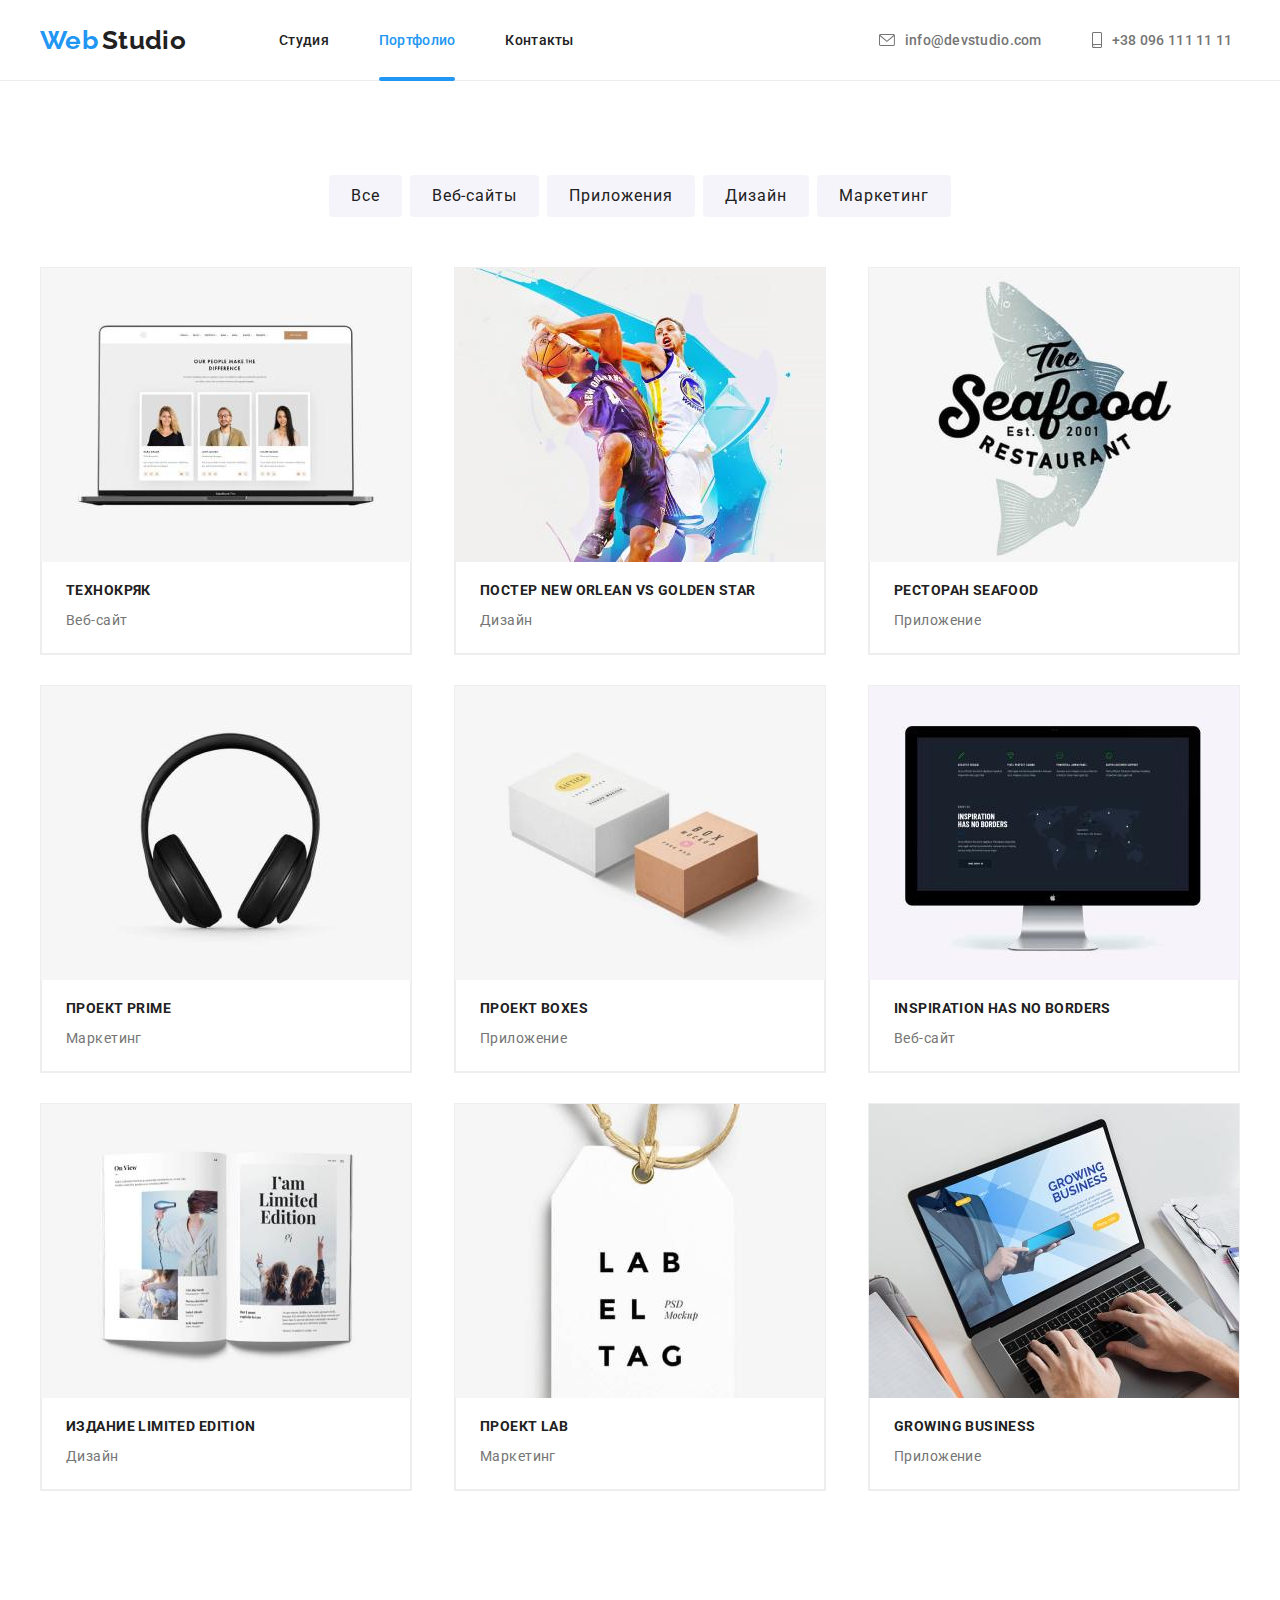
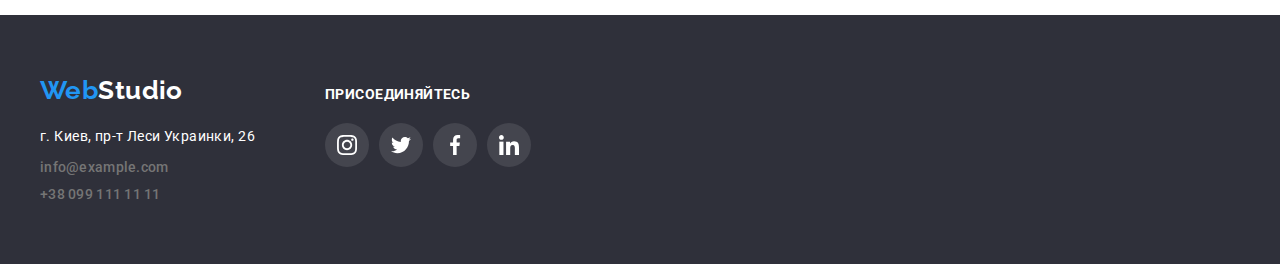
==== portfolio.html @ cede5b08 "Старт ДЗ 6" ====
<!DOCTYPE html>
<html lang="ru">
<head>
    <meta charset="UTF-8">
    <meta http-equiv="X-UA-Compatible" content="IE=edge">
    <meta name="viewport" content="width=device-width, initial-scale=1.0">
    <title>Document</title>
    <link href="https://fonts.googleapis.com/css2?family=Raleway:wght@700&family=Roboto:wght@400;500;700&display=swap"
        rel="stylesheet">
    <link rel="stylesheet" href="https://github.com/sindresorhus/modern-normalize/blob/main/modern-normalize.css">
    <link rel="stylesheet" href="./css/styles.css">
</head>
<body>
    <header class="header">
        <div class="container cont-header">
            <div class="nav">
                <a class="link nav-link" href="https://ihorlihus.github.io/goit-markup-hw-05/" target="_blank"
                    rel="noopener noreferrer">
                    <span class="logo-blue">Web</span>
                    <span class="logo-black">Studio</span>
                </a>
                <ul class="list contacts-hb">
                    <li class="nav-item">
                        <a class="link header-link" href="./index.html">
                            Студия</a>
                    </li>
                    <li class="nav-item">
                        <a class="link activ page" href="./portfolio.html">
                            Портфолио</a>
                    </li>
                    <li class="nav-item">
                        <a class="link header-link" href="https://ihorlihus.github.io/goit-markup-hw-05/">
                            Контакты</a>
                    </li>
            </div>
            </ul>
            <ul class="list contacts-hb">
                <li class="contacts-header-item">
                    <a class="link contacts-header" href="mailto:info@devstudio.com">
                        <svg class="envelope">
                            <use href="./images/symbol-defs.svg#icon-envelope">
                            </use>
                        </svg>
                        info@devstudio.com
                    </a>
                </li>
                <li class="contacts-header-item">
                    <a class="link contacts-header" href="tel:+380961111111">
                        <svg class="smartphone">
                            <use href="./images/symbol-defs.svg#icon-smartphone">
                            </use>
                        </svg>
                        +38 096 111 11 11
                    </a>
                </li>
            </ul>    
        </div>
    </header>
    <main>
        <section class="section">
            <div class="container">
                <h1 class="visually-hidden">Текст, который будет скрыт</h1>
                    <ul class="list pf-btn-list">
                        <li class="pf-btn-item">
                            <button class="pf-btn" type="button"> 
                                Все
                            </button>
                        </li>
                        <li class="pf-btn-item">
                            <button class="pf-btn" type="button">
                                Веб-сайты
                            </button>
                        </li>
                        <li class="pf-btn-item">
                            <button class="pf-btn" type="button">
                                Приложения
                            </button>
                        </li>
                        <li class="pf-btn-item">
                            <button class="pf-btn" type="button">
                                Дизайн
                            </button>
                        </li>
                        <li class="pf-btn-item">
                            <button class="pf-btn" type="button">
                                Маркетинг
                            </button>
                        </li>             
                    </ul>
            <ul class="list suggestions-list">
                <li class="suggestions-item">
                    <a class="link ptf-link shadow-item" 
                        href="https://ihorlihus.github.io/goit-markup-hw-05/portfolio.html">
                    <div class="subtext-hole">
                        <img src="./images/img-portfolio/1.jpg" 
                            alt="Сайт"
                            width="370"
                            height="294">
                            <div class="subtext-position">
                            <p class="subtext">Технокряк это современная площадка распространения коронавируса. Компании используют эту платформу для цифрового
                            шпионажа и атак на защищённые сервера конкурентов.
                        </p></div>
                    </div>                            
                        <div class="suggestions-text">
                            <h2 class="specials-title">Технокряк</h2>
                            <p class="specials-text">Веб-сайт</p>
                        </div>
                    </a>
                </li>
                <li class="suggestions-item">
                    <a class="link ptf-link shadow-item" 
                        href="https://ihorlihus.github.io/goit-markup-hw-05/portfolio.html">
                        <img src="./images/img-portfolio/2.jpg" 
                            alt="Баскетболисты"
                            width="370"
                            height="294">
                        <div class="suggestions-text">
                            <h2 class="specials-title">Постер New Orlean vs Golden Star</h2>
                            <p class="specials-text">Дизайн</p>
                        </div>
                    </a>
                </li>
                <li class="suggestions-item">
                    <a class="link ptf-link shadow-item" 
                        href="https://ihorlihus.github.io/goit-markup-hw-05/portfolio.html">
                        <img src="./images/img-portfolio/3.jpg" 
                            alt="Логотип ресторана"
                            width="370"
                            height="294">
                        <div class="suggestions-text">
                            <h2 class="specials-title">Ресторан Seafood</h2>
                            <p class="specials-text">Приложение</p>
                        </div>
                    </a>
                </li>
                <li class="suggestions-item shadow-item">
                    <a class="link ptf-link" 
                        href="https://ihorlihus.github.io/goit-markup-hw-05/portfolio.html">
                        <img src="./images/img-portfolio/4.jpg" 
                            alt="Наушники"
                            width="370"
                            height="294">
                        <div class="suggestions-text">
                            <h2 class="specials-title">Проект Prime</h2>
                            <p class="specials-text">Маркетинг</p>
                        </div>
                    </a>
                </li>
                <li class="suggestions-item">
                    <a class="link ptf-link shadow-item" 
                        href="https://ihorlihus.github.io/goit-markup-hw-05/portfolio.html">
                        <img src="./images/img-portfolio/5.jpg" 
                            alt="Коробки"
                            width="370"
                            height="294">
                        <div class="suggestions-text">
                            <h2 class="specials-title">Проект Boxes</h2>
                            <p class="specials-text">Приложение</p>
                        </div>
                    </a>
                </li>
                <li class="suggestions-item">
                    <a class="link ptf-link shadow-item" 
                        href="https://ihorlihus.github.io/goit-markup-hw-05/portfolio.html">
                        <img src="./images/img-portfolio/6.jpg" 
                            alt="Монитор"
                            width="370"
                            height="294">
                        <div class="suggestions-text">
                            <h2 class="specials-title">Inspiration has no Borders</h2>
                            <p class="specials-text">Веб-сайт</p>
                        </div>
                    </a>
                </li>
                <li class="suggestions-item">
                    <a class="link ptf-link shadow-item" 
                        href="https://ihorlihus.github.io/goit-markup-hw-05/portfolio.html">
                        <img src="./images/img-portfolio/7.jpg" 
                            alt="Журнал"
                            width="370"
                            height="294">
                        <div class="suggestions-text">
                            <h2 class="specials-title">Издание Limited Edition</h2>
                            <p class="specials-text">Дизайн</p>
                        </div>
                    </a>
                </li>
                <li class="suggestions-item">
                    <a class="link ptf-link shadow-item" 
                        href="https://ihorlihus.github.io/goit-markup-hw-05/portfolio.html">
                        <img src="./images/img-portfolio/8.jpg" 
                            alt="Бирка товара"
                            width="370"
                            height="294">
                        <div class="suggestions-text">
                            <h2 class="specials-title">Проект LAB</h2>
                            <p class="specials-text">Маркетинг</p>
                        </div>
                    </a>
                </li>
                    <li class="suggestions-item">
                        <a class="link ptf-link shadow-item" 
                            href="https://ihorlihus.github.io/goit-markup-hw-05/portfolio.html">
                            <img src="./images/img-portfolio/9.jpg" 
                                alt="Работа с компъютером"
                                width="370"
                                height="294">
                            <div class="suggestions-text">
                                <h2 class="specials-title">Growing Business</h2>
                                <p class="specials-text">Приложение</p>
                            </div>
                        </a>
                    </li>
                </ul>
            </div>
    </section>
    </main>
        <footer class="footer">
            <div class="container footer-contr">
                <div class="adress-contr">
                    <a class="link" href="https://ihorlihus.github.io/goit-markup-hw-05/" target="_blank"
                        rel="noopener noreferrer">
                        <span class="logo-blue">Web</span><span class="logo-white">Studio</span>
                    </a>
                    <address>
                        <ul class="list adress-f-list">
                            <li class="f-contacts">
                                <a class="link footer-address" href="https://goo.gl/maps/HHxkjhj5mUynRrnk6" target="_blank"
                                    rel="noopener noreferrer">
                                    г. Киев, пр-т Леси Украинки, 26
                                </a>
                            </li>
                            <li class="f-contacts">
                                <a class="link contacts no-italics" href="mailto:info@example.com">info@example.com</a>
                            </li>
                            <li class="f-contacts">
                                <a class="link contacts no-italics" href="tel:+380991111111">+38 099 111 11 11</a>
                            </li>
                        </ul>
                    </address>
                </div>
                <div class="follow">
                    <h3 class="follow-title">ПРИСОЕДИНЯЙТЕСЬ</h3>
                    <ul class="list follow-list">
                        <li class="follow-item">
                            <a class="link follow-link" href="">
                                <svg class="follow-icon">
                                    <use href="./images/symbol-defs.svg#icon-instagram-2">
                                    </use>
                                </svg>
                            </a>
                        </li>
                        <li class="follow-item">
                            <a class="link follow-link" href="">
                                <svg class="follow-icon">
                                    <use href="./images/symbol-defs.svg#icon-twitter-1">
                                    </use>
                                </svg>
                            </a>
                        </li>
                        <li class="follow-item">
                            <a class="link follow-link" href="">
                                <svg class="follow-icon">
                                    <use href="./images/symbol-defs.svg#icon-facebook-1">
                                    </use>
                                </svg>
                            </a>
                        </li>
                        <li class="follow-item">
                            <a class="link follow-link" href="">
                                <svg class="follow-icon">
                                    <use href="./images/symbol-defs.svg#icon-linkedin-1">
                                    </use>
                                </svg>
                            </a>
                        </li>
                </div>
            </div>
        </footer>
</body>
</html>
---- css/styles.css ----
:root {
  --title-color: #ffffff;
  --main-text-color: #212121;
  --second-text-color: #757575;
  --main-bg-color: #ffffff;
  --secondary-bg-color: #2f303a;
  --accent-bg-color: #f5f4fa;
  --button-color: #2196f3;
  --hover-color: #2196f3;
  --animation-timing-function: cubic-bezier(0.4, 0, 0.2, 1);
}

body {
  font-family: Roboto, sans-serif;
  font-weight: normal;
  font-size: 14px;
  letter-spacing: 0.03em;
  color: var(--main-text-color);
  background-color: var(--main-bg-color);
}

*,
p,
h1,
h2,
h3,
h4,
h6 {
  margin: 0;
  padding: 0;
}
.list {
  list-style: none;
}

.link {
  text-decoration: none;
}

img {
  display: block;
}

.container {
  width: 1200px;
  padding-left: 15px;
  padding-right: 15px;
  margin: 0 auto;
}

.section {
  padding-top: 94px;
  padding-bottom: 94px;
}

.section-no-top-pad {
  padding-top: 0;
}

/* -----------HEADER------------- */

.header {
  width: 100%;
  border-bottom: 1px solid #ececec;
}

.cont-header {
  display: flex;
  flex-direction: row;
  align-items: center;
  height: 80px;
}

.nav {
  display: flex;
  align-items: center;
  margin-right: 305px;
}

.nav-link {
  margin-right: 93px;
}

.nav-item:not(:first-child) {
  padding-left: 50px;
}

.contacts-hb {
  display: flex;
  margin: 0, 215px, 0, auto;
  padding: 0;
}

.contacts-header {
  display: flex;
  align-items: baseline;
}

.contacts-header-item:not(:first-child) {
  padding-left: 50px;
  outline: none;
}

.envelope {
  width: 16px;
  height: 12px;
  fill: currentColor;
  margin-right: 10px;
}

.smartphone {
  width: 10px;
  height: 16px;
  fill: currentColor;
  margin-right: 10px;
}

.contacts-header {
  align-items: center;
}

.header-link {
  font-weight: 500;
  line-height: 1.33;
  letter-spacing: 0.02em;
  font-family: inherit;
  color: var(--main-text-color);
  display: flex;

  position: relative;
}

.header-link::after {
  content: '';

  position: absolute;
  margin-top: 46px;

  display: block;
  width: 100%;
  height: 4px;
  background: #2196f3;
  border-radius: 2px;

  /* opacity: 0; */
  transform: scaleX(0);
  transition: transform 250ms var(--animation-timing-function);
}

.header-link:hover:after {
  /* opacity: 1; */
  transform: scaleX(1);
}

.header-link:hover,
.header-link:focus {
  color: var(--hover-color);
  outline: none;
}

.activ {
  font-weight: 500;
  line-height: 1.33;
  letter-spacing: 0.02em;
  font-family: inherit;
  color: var(--hover-color);
  display: flex;

  position: relative;
}

.page::after {
  content: '';

  position: absolute;
  margin-top: 46px;

  display: block;
  width: 100%;
  height: 4px;
  background: #2196f3;
  border-radius: 2px;

  color: var(--hover-color);
}

.contacts,
.contacts-header {
  font-weight: 500;
  line-height: 1.33;
  letter-spacing: 0.02em;

  color: var(--second-text-color);
}

.contacts-header:hover,
.contacts-header:focus {
  color: var(--button-color);
  outline: none;
}

.contacts:hover,
.contacts:focus {
  color: var(--accent-bg-color);
}
.visually-hidden {
  position: absolute;
  width: 1px;
  height: 1px;
  margin: -1px;
  padding: 0;
  overflow: hidden;
  border: 0;
  clip: rect(0 0 0 0);
}

/* -------------HERO-------------- */
.hero {
  text-align: center;
  padding-top: 200px;
  padding-bottom: 200px;

  max-width: 1600px;
  background: var(--secondary-bg-color);
  background-image: linear-gradient(to right, rgba(47, 48, 58, 0.4), rgba(47, 48, 58, 0.4)),
    url(../images/images/Img\ BG\ header.jpg);
  margin-left: auto;
  margin-right: auto;
  background-repeat: no-repeat;
  background-position: center;
  background-size: cover;
}

.hero-title {
  font-weight: 900;
  font-size: 44px;
  line-height: 1.36;
  letter-spacing: 0.06em;
  color: var(--title-color);
  margin: auto;
  width: 696px;
  text-transform: uppercase;
}

.hero-btn {
  font-family: inherit;
  font-size: 16px;
  line-height: 1.87;
  letter-spacing: 0.06em;
  color: var(--title-color);

  background-color: var(--button-color);

  width: 200px;
  height: 50px;
  left: 700px;
  top: 430px;

  border-radius: 4px;
  margin-top: 50px;
  border: none;
}
/* -----------BENEFITS------------ */

.benefits-list {
  display: flex;
  justify-content: space-between;
}

.benefits-item {
  width: 270px;
}

/* ------------SPECIALS------------ */

.specials-list {
  display: flex;
  justify-content: space-between;
}

.specials-title {
  font-weight: bold;
  font-size: 14px;
  line-height: 1.14;
  letter-spacing: 0.03em;
  text-transform: uppercase;
  margin-bottom: 10px;
}

.specials-text {
  font-style: normal;
  font-size: 14px;
  line-height: 1.71;

  letter-spacing: 0.03em;

  color: var(--second-text-color);
}

.specials-bg {
  background-color: #f5f4fa;
  height: 120px;
  width: 270px;
  border-radius: 4px;
  margin-bottom: 30px;
  display: flex;
  justify-content: center;
  align-items: center;
}

/* ---------WORKS------------ */

.works-title {
  font-weight: bold;
  font-size: 36px;
  line-height: 42px;
  text-align: center;
  letter-spacing: 0.03em;
  text-align: center;
  padding-bottom: 50px;

  color: var(--main-text-color);
}

.works {
  position: relative;
  display: flex;
}

.works-subtext {
  position: absolute;
  top: 0;
  left: 0;
  color: var(--title-color);
  background-color: rgba(47, 48, 58, 0.8);
  width: 100%;
  height: 70px;
  font-size: 14px;
  line-height: 16px;
  letter-spacing: 0.03em;
  text-transform: uppercase;

  display: flex;
  align-items: center;
  justify-content: center;

  transform: translateY(224px);
}

/* ----------OUR TEAM--------- */

.team-container-list {
  display: flexbox;
  justify-content: center;
  margin-top: 50px;
}

.team {
  background-color: var(--accent-bg-color);
}

.team-names-container {
  background-color: var(--main-bg-color);
  width: 270px;
  display: inline-block;
  justify-content: center;
  box-shadow: 0px 1px 3px rgba(0, 0, 0, 0.12), 0px 1px 1px rgba(0, 0, 0, 0.14),
    0px 2px 1px rgba(0, 0, 0, 0.2);
  border-radius: 0px 0px 4px 4px;
}

.team-names-container:not(:last-child) {
  margin-right: 30px;
}

.team-names {
  padding-top: 30px;
  padding-bottom: 30px;
  text-align: center;
}

.team-title {
  font-size: 36px;
  line-height: 1.16;
  text-align: center;
  padding-top: 94px;
}

.name-cont {
  justify-content: center;
}

.name {
  font-weight: 500;
  font-size: 16px;
  line-height: 1.18;
  margin-bottom: 10px;
}

.position {
  font-size: 16px;
  line-height: 1.18;
  color: var(--second-text-color);
  margin-bottom: 16px;
}

.team-names-list {
  display: flex;
  justify-content: center;
}

.team-names-item {
  width: 44px;
  height: 44px;
}

.team-names-item + .team-names-item {
  margin-left: 10px;
}

.team-names-link {
  width: 100%;
  height: 100%;
  border-radius: 50%;
  display: flex;
  align-items: center;
  justify-content: center;
  color: #afb1b8;
}

.team-names-icon {
  fill: currentColor;
  width: 20px;
  height: 20px;
}

.team-names-link:hover,
.team-names-link:focus {
  background-color: var(--hover-color);
  color: var(--title-color);
  outline: none;
}

/* -----REGULAR CUSTOMERS------ */

.customers-title {
  font-size: 36px;
  line-height: 42px;
  text-align: center;
  margin-bottom: 49.46px;
}

.customers-list {
  display: inline-flex;
}

.customers-item {
  width: 170px;
  height: 91px;
  border: 1px solid #afb1b8;
  box-sizing: border-box;
  border-radius: 4px;
  display: flex;
  align-items: center;
  justify-content: center;
  color: #afb1b8;
}
.customers-link + .customers-link {
  margin-left: 30px;
}

.customers-icon {
  width: 106px;
  height: 59.35px;
  fill: currentColor;
}
.customers-item:hover,
:focus {
  color: var(--hover-color);
  border-color: var(--hover-color);
}

/* ----------FOOTER------------ */

.footer {
  padding-top: 60px;
  padding-bottom: 60px;
  background-color: var(--secondary-bg-color);
}

.footer-contr {
  display: flex;
  align-items: baseline;
}
.adress-contr {
  display: block;
  margin-right: 70px;
}

.adress-f-list {
  display: flex;
  flex-direction: column;
  margin-top: 20px;
}
.f-contacts {
  display: flex;
}
.f-contacts:not(:last-child) {
  padding-bottom: 9px;
}

.footer-address {
  display: flex;
  font-style: normal;
  line-height: 1.71;

  color: var(--title-color);
}

.footer-address:focus {
  outline: none;
}

.no-italics {
  font-style: normal;
}

/* -----------FOLLOW-------------- */

.follow-title {
  color: var(--title-color);
  font-size: 14px;
  line-height: 1.14;
  letter-spacing: 0.03em;
  margin-bottom: 20px;
  text-transform: uppercase;
}

.follow {
  display: block;
  align-items: baseline;
}

.follow-list {
  display: flex;
  justify-content: center;
}

.follow-item {
  width: 44px;
  height: 44px;
  border-radius: 50%;
  background: rgba(255, 255, 255, 0.1);
}

.follow-item + .follow-item {
  margin-left: 10px;
}

.follow-link {
  width: 100%;
  height: 100%;
  border-radius: 50%;
  display: flex;
  align-items: center;
  justify-content: center;
  color: var(--title-color);
}

.follow-icon {
  fill: currentColor;
  width: 20px;
  height: 20px;
}

.follow-link:hover,
.follow-link:focus {
  background-color: var(--hover-color);
  color: var(--title-color);
  outline: none;
}

/* ----------PORTFOLIO------------ */

.pf-btn {
  font-family: inherit;
  font-size: 16px;
  line-height: 1.87;
  text-align: center;
  letter-spacing: 0.06em;

  color: var(--title-color) position absolute;
  padding: 6px 22px;

  background: var(--accent-bg-color);
  border-radius: 4px;
  border: 0;
}
.pf-btn:focus,
.pf-btn:hover {
  padding: 6px 22px;

  font-style: normal;
  font-weight: 1.62;
  text-align: center;

  color: var(--title-color);
  background-color: var(--button-color);
  outline: none;
}

.logo-blue {
  width: 145px;
  height: 31px;
  left: 215px;
  top: 24px;

  font-family: Raleway;
  font-weight: bold;
  font-size: 26px;
  line-height: 1, 19;

  color: var(--hover-color);
}

.logo-black {
  width: 145px;
  height: 31px;
  left: 215px;
  top: 24px;

  font-family: Raleway;
  font-weight: bold;
  font-size: 26px;
  line-height: 1, 19;

  color: var(--main-text-color);
}

.logo-white {
  width: 145px;
  height: 31px;
  left: 215px;
  top: 24px;

  font-family: Raleway;
  font-weight: bold;
  font-size: 26px;
  line-height: 1, 19;

  color: var(--title-color);
}
.ptf-link {
  color: var(--main-text-color);
}

/* ------------BLOKS------------ */

.pf-btn-list {
  display: flex;
  justify-content: center;
  margin: 0;
  margin-bottom: 50px;

  /* background-color: yellow; */
}

.pf-btn-item:not(:first-child) {
  margin-left: 8px;
}

.suggestions-list {
  display: flex;
  flex-wrap: wrap;
  justify-content: space-between;
  padding: 0;
  margin: 0;
}

.suggestions-item {
  width: 370px;
  margin-bottom: 30px;
  border: 1px solid #eeeeee;
}

.subtext-position {
  display: block;
  width: 322px;
  font-size: 18px;
  line-height: 1.56;

  letter-spacing: 0.03em;

  color: #ffffff;
}

.subtext-hole {
  position: relative;
  overflow: hidden;
}

.subtext {
  position: absolute;
  left: 0;
  top: 0;
  height: 100%;

  padding: 24px 63px;

  list-style: none;
  background-color: rgba(33, 150, 243, 0.9);
  display: inline-block;

  /* opacity: (0); */
  transform: scaleY(-100%);
  transform-origin: bottom;
  transition: transform 250ms var(--animation-timing-function);
}

.suggestions-item:hover .subtext {
  display: block;
  /* opacity: (1); */
  transform: scaleY(1);
}

.shadow-item {
  display: block;
  /* padding: 10px 20px;

  text-decoration: none; */
}

.shadow-item:hover,
:focus {
  box-shadow: 0px 1px 1px rgba(0, 0, 0, 0.12), 0px 4px 4px rgba(0, 0, 0, 0.06),
    1px 4px 6px rgba(0, 0, 0, 0.16);
}

.suggestions-text {
  text-align: start;
  padding-top: 21px;
  padding-left: 24px;
  padding-bottom: 20px;
  border-left: 1px solid #eeeeee;
  border-right: 1px solid #eeeeee;
  border-bottom: 1px solid #eeeeee;

  position: relative;
  /* margin-right: 15px; */
  /* overflow: hidden; */
}

/* ---------МОДАЛКА-------- */

.backdrop {
  position: fixed;
  top: 0;
  left: 0;
  width: 100%;
  height: 100%;
  background-color: rgba(0, 0, 0, 0.2);
}

.backdrop.is-hidden {
  opacity: 0;
  pointer-events: none;
}

.modal {
  position: absolute;
  top: 50%;
  left: 50%;
  transform: translate(-50%, -50%);

  min-height: 581px;
  min-width: 528px;

  background-color: #ffffff;
  box-shadow: 0px 1px 3px rgba(0, 0, 0, 0.12), 0px 1px 1px rgba(0, 0, 0, 0.14),
    0px 2px 1px rgba(0, 0, 0, 0.2);
  border-radius: 4px;
}

.close-button {
  background: #ffffff;
  border: 1px solid rgba(0, 0, 0, 0.1);
  box-sizing: border-box;
}

.close-icon {
  position: absolute;
  width: 30px;
  height: 30px;
  left: 541px;
  top: 13px;
}
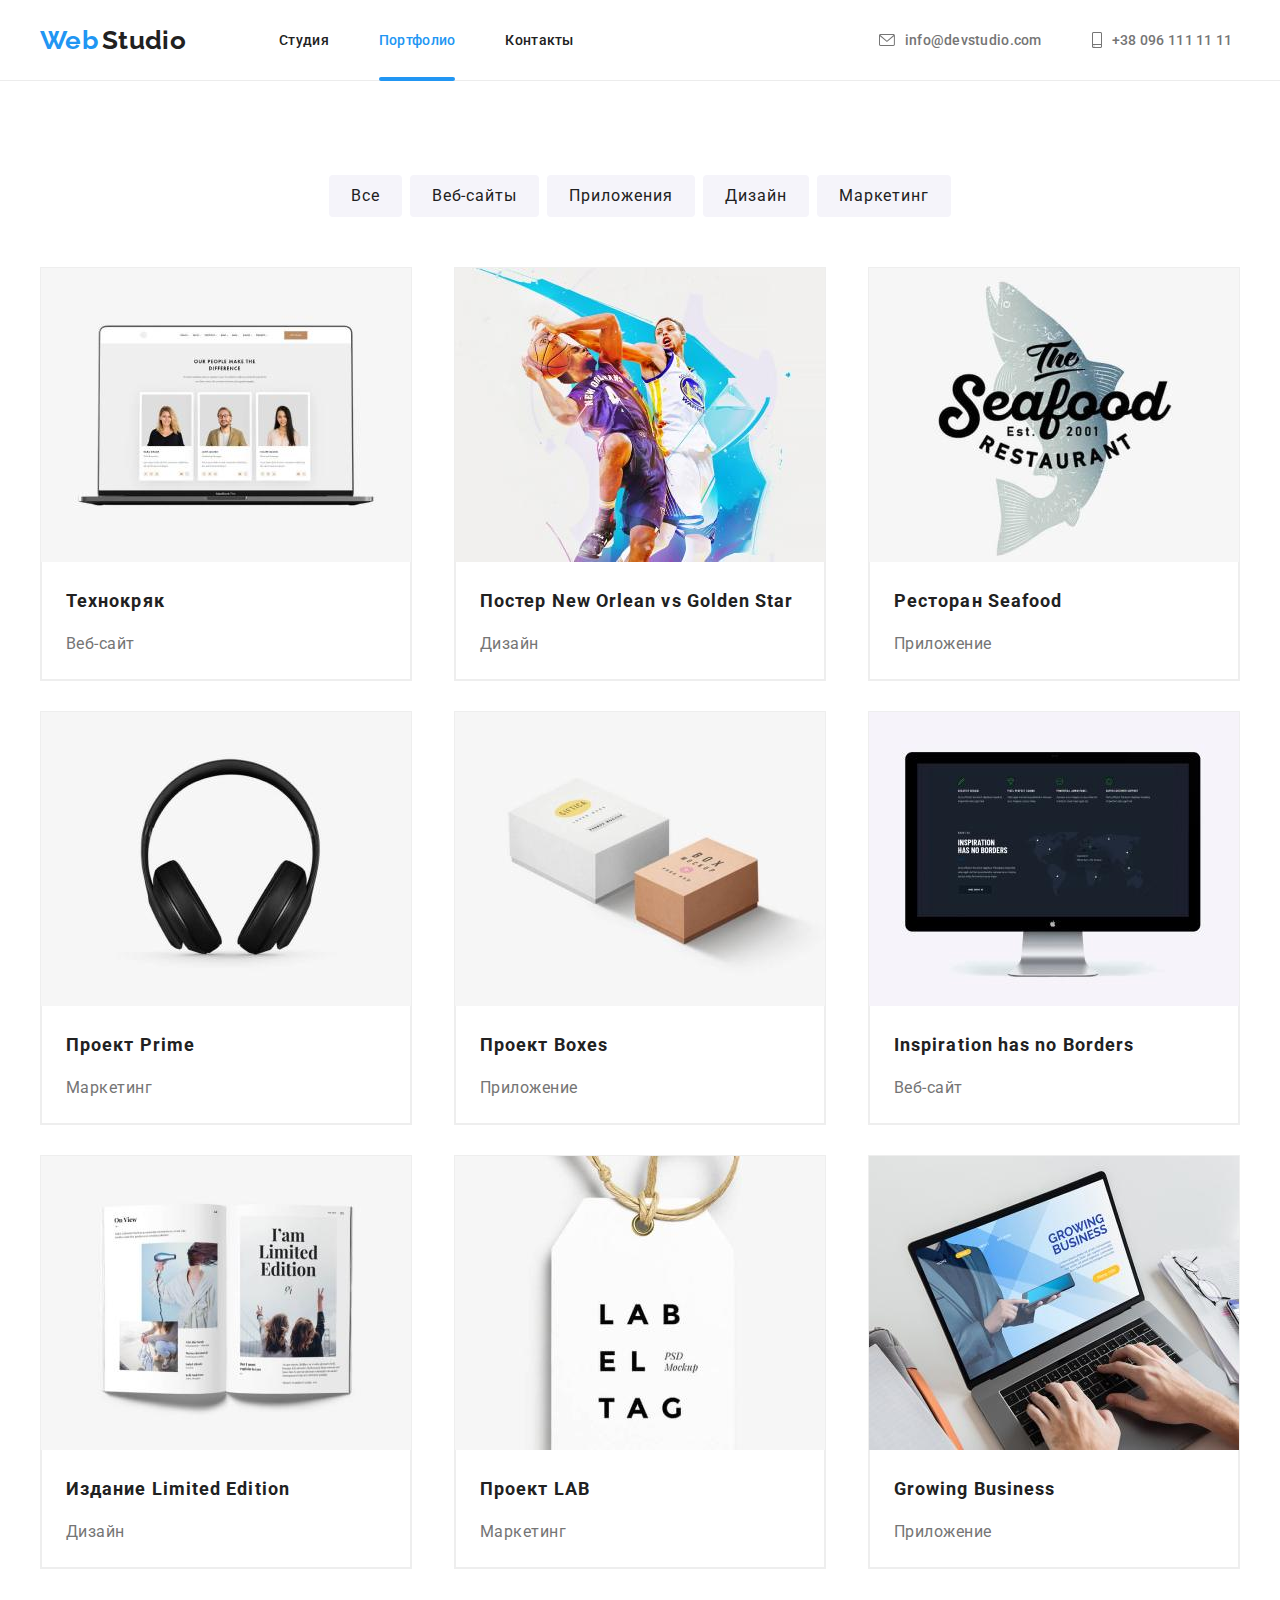
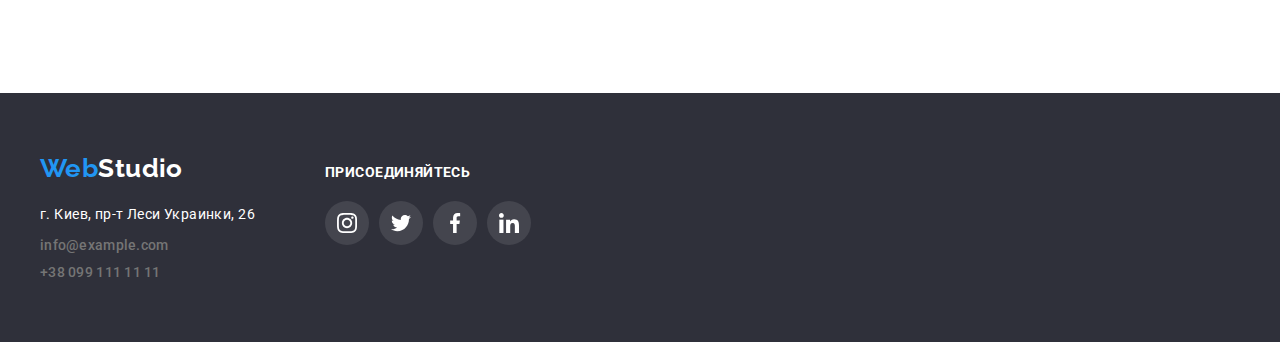
==== commit 7ff49ff9: "Правки ДЗ 5" ====
--- a/portfolio.html
+++ b/portfolio.html
@@ -102,112 +102,176 @@
                         </p></div>
                     </div>                            
                         <div class="suggestions-text">
-                            <h2 class="specials-title">Технокряк</h2>
-                            <p class="specials-text">Веб-сайт</p>
-                        </div>
-                    </a>
-                </li>
-                <li class="suggestions-item">
-                    <a class="link ptf-link shadow-item" 
-                        href="https://ihorlihus.github.io/goit-markup-hw-05/portfolio.html">
-                        <img src="./images/img-portfolio/2.jpg" 
-                            alt="Баскетболисты"
-                            width="370"
-                            height="294">
-                        <div class="suggestions-text">
-                            <h2 class="specials-title">Постер New Orlean vs Golden Star</h2>
-                            <p class="specials-text">Дизайн</p>
-                        </div>
-                    </a>
-                </li>
-                <li class="suggestions-item">
-                    <a class="link ptf-link shadow-item" 
-                        href="https://ihorlihus.github.io/goit-markup-hw-05/portfolio.html">
-                        <img src="./images/img-portfolio/3.jpg" 
-                            alt="Логотип ресторана"
-                            width="370"
-                            height="294">
-                        <div class="suggestions-text">
-                            <h2 class="specials-title">Ресторан Seafood</h2>
-                            <p class="specials-text">Приложение</p>
+                            <h2 class="card-title">Технокряк</h2>
+                            <p class="card-text">Веб-сайт</p>
+                        </div>
+                    </a>
+                </li>
+                <li class="suggestions-item">
+                    <a class="link ptf-link shadow-item" 
+                        href="https://ihorlihus.github.io/goit-markup-hw-05/portfolio.html">
+                        <div class="subtext-hole">
+                            <img src="./images/img-portfolio/2.jpg" 
+                                alt="Баскетболисты"
+                                width="370"
+                                height="294">
+                                <div class="subtext-position">
+                                    <p class="subtext">Технокряк это современная площадка распространения коронавируса. Компании используют эту
+                                        платформу для цифрового
+                                        шпионажа и атак на защищённые сервера конкурентов.
+                                    </p>
+                                </div>
+                            </div>
+                                <div class="suggestions-text">
+                                    <h2 class="card-title">Постер New Orlean vs Golden Star</h2>
+                                    <p class="card-text">Дизайн</p>
+                        </div>
+                    </a>
+                </li>
+                <li class="suggestions-item">
+                    <a class="link ptf-link shadow-item" 
+                        href="https://ihorlihus.github.io/goit-markup-hw-05/portfolio.html">
+                        <div class="subtext-hole">
+                            <img src="./images/img-portfolio/3.jpg" 
+                                alt="Логотип ресторана"
+                                width="370"
+                                height="294">
+                                <div class="subtext-position">
+                                    <p class="subtext">Технокряк это современная площадка распространения коронавируса. Компании используют эту
+                                        платформу для цифрового
+                                        шпионажа и атак на защищённые сервера конкурентов.
+                                    </p>
+                                </div>
+                            </div>
+                        <div class="suggestions-text">
+                            <h2 class="card-title">Ресторан Seafood</h2>
+                            <p class="card-text">Приложение</p>
                         </div>
                     </a>
                 </li>
                 <li class="suggestions-item shadow-item">
                     <a class="link ptf-link" 
                         href="https://ihorlihus.github.io/goit-markup-hw-05/portfolio.html">
-                        <img src="./images/img-portfolio/4.jpg" 
+                        <div class="subtext-hole">
+                            <img src="./images/img-portfolio/4.jpg" 
                             alt="Наушники"
                             width="370"
                             height="294">
-                        <div class="suggestions-text">
-                            <h2 class="specials-title">Проект Prime</h2>
-                            <p class="specials-text">Маркетинг</p>
-                        </div>
-                    </a>
-                </li>
-                <li class="suggestions-item">
-                    <a class="link ptf-link shadow-item" 
-                        href="https://ihorlihus.github.io/goit-markup-hw-05/portfolio.html">
+                        <div class="subtext-position">
+                                <p class="subtext">Технокряк это современная площадка распространения коронавируса. Компании используют эту
+                                    платформу для цифрового
+                                    шпионажа и атак на защищённые сервера конкурентов.
+                                </p>
+                            </div>
+                        </div>
+                        <div class="suggestions-text">
+                            <h2 class="card-title">Проект Prime</h2>
+                            <p class="card-text">Маркетинг</p>
+                        </div>
+                    </a>
+                </li>
+                <li class="suggestions-item">
+                    <a class="link ptf-link shadow-item" 
+                        href="https://ihorlihus.github.io/goit-markup-hw-05/portfolio.html">
+                        <div class="subtext-hole">
                         <img src="./images/img-portfolio/5.jpg" 
                             alt="Коробки"
                             width="370"
                             height="294">
-                        <div class="suggestions-text">
-                            <h2 class="specials-title">Проект Boxes</h2>
-                            <p class="specials-text">Приложение</p>
-                        </div>
-                    </a>
-                </li>
-                <li class="suggestions-item">
-                    <a class="link ptf-link shadow-item" 
-                        href="https://ihorlihus.github.io/goit-markup-hw-05/portfolio.html">
+                        <div class="subtext-position">
+                            <p class="subtext">Технокряк это современная площадка распространения коронавируса. Компании используют эту
+                                платформу для цифрового
+                                шпионажа и атак на защищённые сервера конкурентов.
+                            </p>
+                        </div>
+                            </div>
+                        <div class="suggestions-text">
+                            <h2 class="card-title">Проект Boxes</h2>
+                            <p class="card-text">Приложение</p>
+                        </div>
+                    </a>
+                </li>
+                <li class="suggestions-item">
+                    <a class="link ptf-link shadow-item" 
+                        href="https://ihorlihus.github.io/goit-markup-hw-05/portfolio.html">
+                        <div class="subtext-hole">
                         <img src="./images/img-portfolio/6.jpg" 
                             alt="Монитор"
                             width="370"
                             height="294">
-                        <div class="suggestions-text">
-                            <h2 class="specials-title">Inspiration has no Borders</h2>
-                            <p class="specials-text">Веб-сайт</p>
-                        </div>
-                    </a>
-                </li>
-                <li class="suggestions-item">
-                    <a class="link ptf-link shadow-item" 
-                        href="https://ihorlihus.github.io/goit-markup-hw-05/portfolio.html">
+                        <div class="subtext-position">
+                            <p class="subtext">Технокряк это современная площадка распространения коронавируса. Компании используют эту
+                                платформу для цифрового
+                                шпионажа и атак на защищённые сервера конкурентов.
+                            </p>
+                        </div>
+                            </div>
+                        <div class="suggestions-text">
+                            <h2 class="card-title">Inspiration has no Borders</h2>
+                            <p class="card-text">Веб-сайт</p>
+                        </div>
+                    </a>
+                </li>
+                <li class="suggestions-item">
+                    <a class="link ptf-link shadow-item" 
+                        href="https://ihorlihus.github.io/goit-markup-hw-05/portfolio.html">
+                        <div class="subtext-hole">
                         <img src="./images/img-portfolio/7.jpg" 
                             alt="Журнал"
                             width="370"
                             height="294">
-                        <div class="suggestions-text">
-                            <h2 class="specials-title">Издание Limited Edition</h2>
-                            <p class="specials-text">Дизайн</p>
-                        </div>
-                    </a>
-                </li>
-                <li class="suggestions-item">
-                    <a class="link ptf-link shadow-item" 
-                        href="https://ihorlihus.github.io/goit-markup-hw-05/portfolio.html">
-                        <img src="./images/img-portfolio/8.jpg" 
+                        <div class="subtext-position">
+                            <p class="subtext">Технокряк это современная площадка распространения коронавируса. Компании используют эту
+                                платформу для цифрового
+                                шпионажа и атак на защищённые сервера конкурентов.
+                            </p>
+                        </div>
+                            </div>
+                        <div class="suggestions-text">
+                            <h2 class="card-title">Издание Limited Edition</h2>
+                            <p class="card-text">Дизайн</p>
+                        </div>
+                    </a>
+                </li>
+                <li class="suggestions-item">
+                    <a class="link ptf-link shadow-item" 
+                        href="https://ihorlihus.github.io/goit-markup-hw-05/portfolio.html">
+                        <div class="subtext-hole">
+                            <img src="./images/img-portfolio/8.jpg" 
                             alt="Бирка товара"
                             width="370"
                             height="294">
-                        <div class="suggestions-text">
-                            <h2 class="specials-title">Проект LAB</h2>
-                            <p class="specials-text">Маркетинг</p>
+                        <div class="subtext-position">
+                            <p class="subtext">Технокряк это современная площадка распространения коронавируса. Компании используют эту
+                                платформу для цифрового
+                                шпионажа и атак на защищённые сервера конкурентов.
+                            </p>
+                        </div>
+                            </div>
+                        <div class="suggestions-text">
+                            <h2 class="card-title">Проект LAB</h2>
+                            <p class="card-text">Маркетинг</p>
                         </div>
                     </a>
                 </li>
                     <li class="suggestions-item">
                         <a class="link ptf-link shadow-item" 
                             href="https://ihorlihus.github.io/goit-markup-hw-05/portfolio.html">
+                            <div class="subtext-hole">
                             <img src="./images/img-portfolio/9.jpg" 
                                 alt="Работа с компъютером"
                                 width="370"
                                 height="294">
+                            <div class="subtext-position">
+                                <p class="subtext">Технокряк это современная площадка распространения коронавируса. Компании используют эту
+                                    платформу для цифрового
+                                    шпионажа и атак на защищённые сервера конкурентов.
+                                </p>
+                            </div>
+                                </div>
                             <div class="suggestions-text">
-                                <h2 class="specials-title">Growing Business</h2>
-                                <p class="specials-text">Приложение</p>
+                                <h2 class="card-title">Growing Business</h2>
+                                <p class="card-text">Приложение</p>
                             </div>
                         </a>
                     </li>
--- a/css/styles.css
+++ b/css/styles.css
@@ -128,6 +128,11 @@
   display: flex;
 
   position: relative;
+
+  opacity: (0);
+  transition-property: color;
+  transition-duration: 250ms;
+  transition-timing-function: var(--animation-timing-function);
 }
 
 .header-link::after {
@@ -154,6 +159,7 @@
 
 .header-link:hover,
 .header-link:focus {
+  opacity: (1);
   color: var(--hover-color);
   outline: none;
 }
@@ -191,10 +197,16 @@
   letter-spacing: 0.02em;
 
   color: var(--second-text-color);
+
+  opacity: (0);
+  transition-property: color;
+  transition-duration: 250ms;
+  transition-timing-function: var(--animation-timing-function);
 }
 
 .contacts-header:hover,
 .contacts-header:focus {
+  opacity: (1);
   color: var(--button-color);
   outline: none;
 }
@@ -426,6 +438,11 @@
   align-items: center;
   justify-content: center;
   color: #afb1b8;
+
+  opacity: (0);
+  transition-property: color, background-color;
+  transition-duration: 250ms;
+  transition-timing-function: var(--animation-timing-function);
 }
 
 .team-names-icon {
@@ -436,6 +453,7 @@
 
 .team-names-link:hover,
 .team-names-link:focus {
+  opacity: (1);
   background-color: var(--hover-color);
   color: var(--title-color);
   outline: none;
@@ -457,15 +475,35 @@
 .customers-item {
   width: 170px;
   height: 91px;
+}
+
+.customers-link {
+  display: flex;
+  width: 100%;
+  height: 100%;
+
+  align-items: center;
+  justify-content: center;
+
+  color: #afb1b8;
   border: 1px solid #afb1b8;
   box-sizing: border-box;
   border-radius: 4px;
-  display: flex;
-  align-items: center;
-  justify-content: center;
-  color: #afb1b8;
-}
-.customers-link + .customers-link {
+
+  opacity: (0);
+  transition-property: color, border-color;
+  transition-duration: 250ms;
+  transition-timing-function: var(--animation-timing-function);
+}
+
+.customers-link:hover,
+:focus {
+  opacity: (1);
+  color: var(--hover-color);
+  border-color: var(--hover-color);
+  /* transition: transform 1000ms var(--animation-timing-function); */
+}
+.customers-item + .customers-item {
   margin-left: 30px;
 }
 
@@ -474,11 +512,6 @@
   height: 59.35px;
   fill: currentColor;
 }
-.customers-item:hover,
-:focus {
-  color: var(--hover-color);
-  border-color: var(--hover-color);
-}
 
 /* ----------FOOTER------------ */
 
@@ -517,7 +550,8 @@
   color: var(--title-color);
 }
 
-.footer-address:focus {
+.footer-address:hover,
+focus {
   outline: none;
 }
 
@@ -565,6 +599,11 @@
   align-items: center;
   justify-content: center;
   color: var(--title-color);
+
+  opacity: (0);
+  transition-property: color, background-color;
+  transition-duration: 250ms;
+  transition-timing-function: var(--animation-timing-function);
 }
 
 .follow-icon {
@@ -575,6 +614,7 @@
 
 .follow-link:hover,
 .follow-link:focus {
+  opacity: (1);
   background-color: var(--hover-color);
   color: var(--title-color);
   outline: none;
@@ -595,9 +635,16 @@
   background: var(--accent-bg-color);
   border-radius: 4px;
   border: 0;
+
+  opacity: (0);
+  transition-property: color, background-color;
+  transition-duration: 250ms;
+  transition-timing-function: var(--animation-timing-function);
 }
 .pf-btn:focus,
 .pf-btn:hover {
+  opacity: (1);
+
   padding: 6px 22px;
 
   font-style: normal;
@@ -654,6 +701,20 @@
   color: var(--main-text-color);
 }
 
+.card-title {
+  font-size: 18px;
+  line-height: 2;
+  letter-spacing: 0.06em;
+  margin-bottom: 10px;
+}
+
+.card-text {
+  font-size: 16px;
+  line-height: 1.87;
+  letter-spacing: 0.03em;
+  color: var(--second-text-color);
+}
+
 /* ------------BLOKS------------ */
 
 .pf-btn-list {
@@ -728,12 +789,6 @@
   /* padding: 10px 20px;
 
   text-decoration: none; */
-}
-
-.shadow-item:hover,
-:focus {
-  box-shadow: 0px 1px 1px rgba(0, 0, 0, 0.12), 0px 4px 4px rgba(0, 0, 0, 0.06),
-    1px 4px 6px rgba(0, 0, 0, 0.16);
 }
 
 .suggestions-text {
@@ -781,16 +836,15 @@
   border-radius: 4px;
 }
 
-.close-button {
-  background: #ffffff;
-  border: 1px solid rgba(0, 0, 0, 0.1);
-  box-sizing: border-box;
-}
-
 .close-icon {
   position: absolute;
   width: 30px;
   height: 30px;
-  left: 541px;
-  top: 13px;
-}
+
+  left: 490px;
+  top: 8px;
+
+  background: var(--main-bg-color);
+  border: 1px solid rgba(0, 0, 0, 0.1);
+  border-radius: 50%;
+}
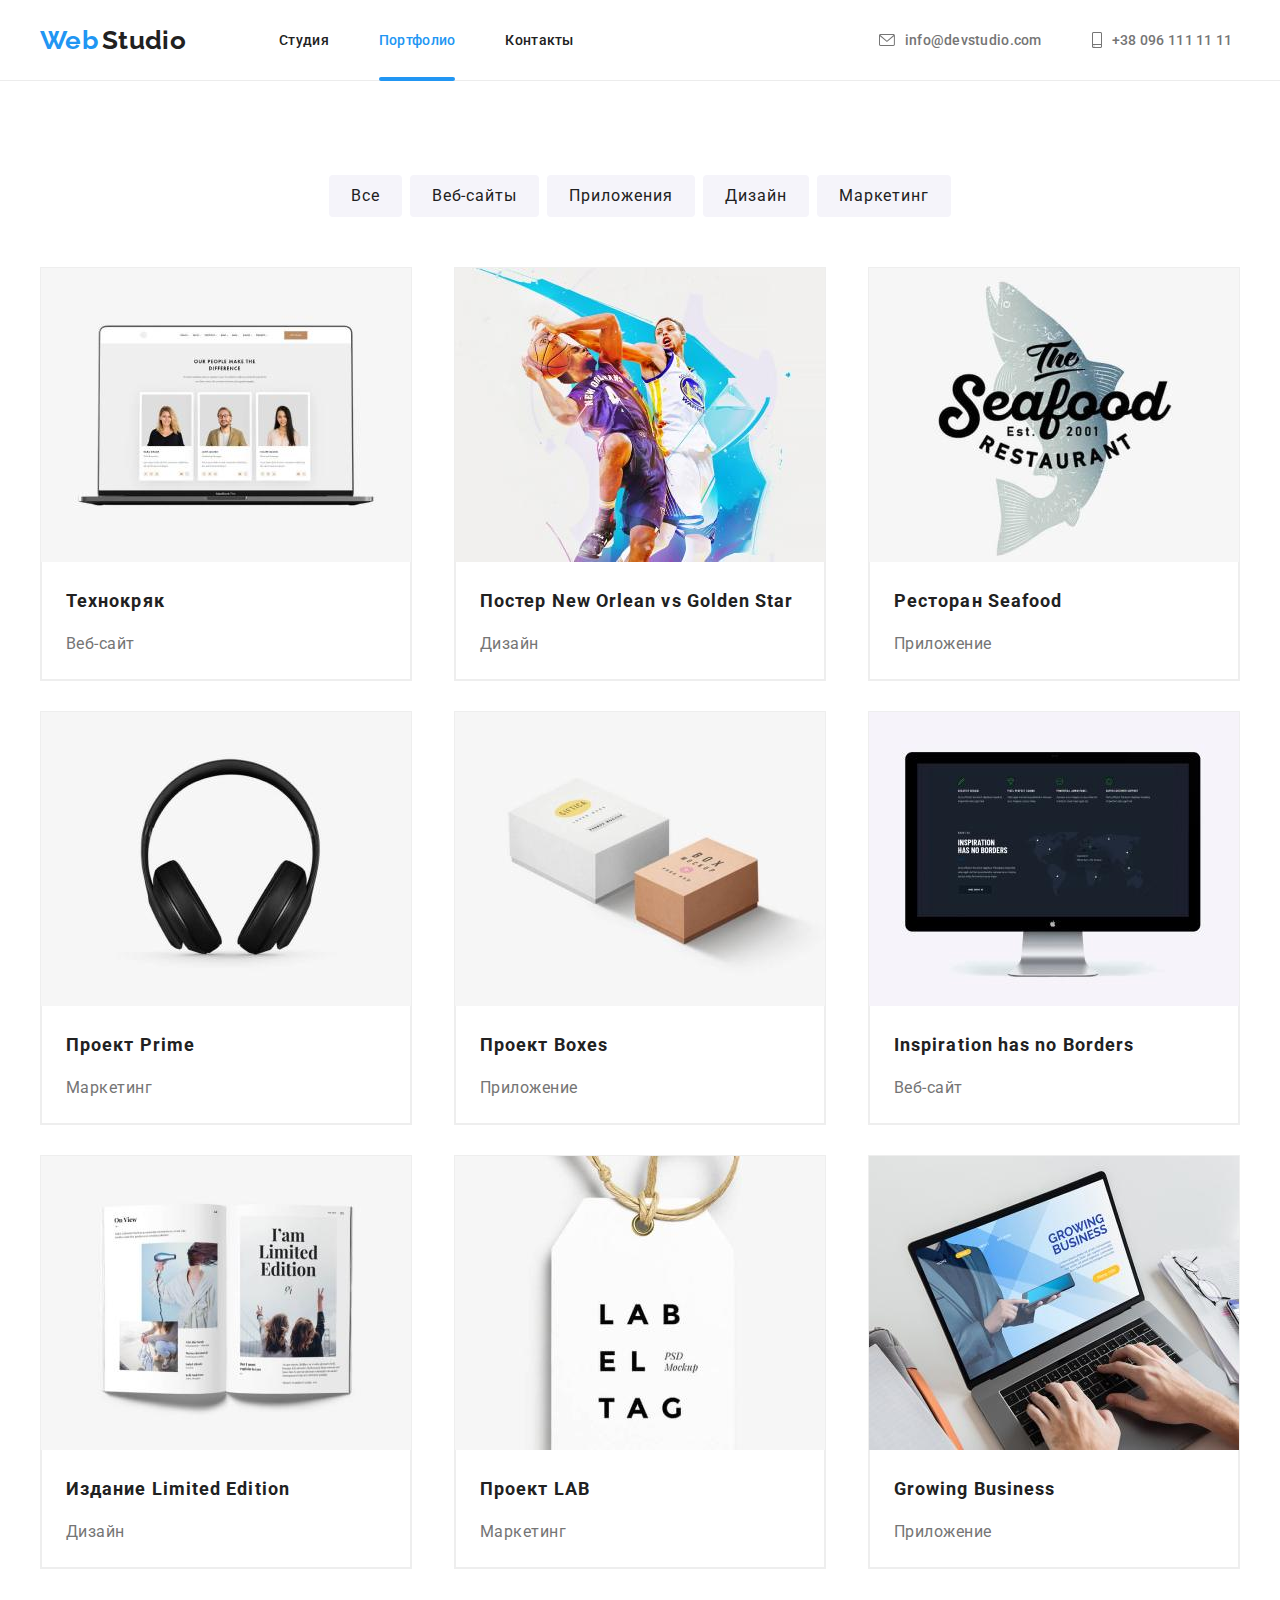
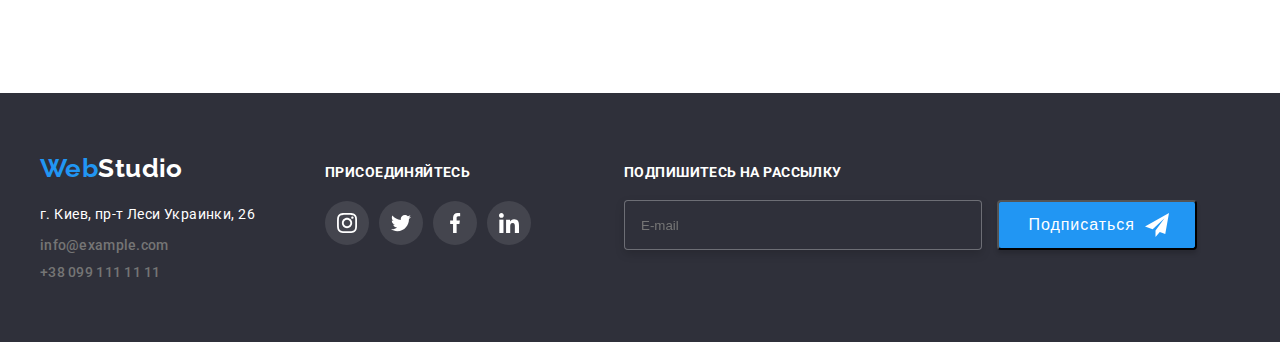
==== commit 568dcdab: "Готовит ДЗ на проверку" ====
--- a/portfolio.html
+++ b/portfolio.html
@@ -14,7 +14,7 @@
     <header class="header">
         <div class="container cont-header">
             <div class="nav">
-                <a class="link nav-link" href="https://ihorlihus.github.io/goit-markup-hw-05/" target="_blank"
+                <a class="link nav-link" href="https://ihorlihus.github.io/goit-markup-hw-06/" target="_blank"
                     rel="noopener noreferrer">
                     <span class="logo-blue">Web</span>
                     <span class="logo-black">Studio</span>
@@ -29,7 +29,7 @@
                             Портфолио</a>
                     </li>
                     <li class="nav-item">
-                        <a class="link header-link" href="https://ihorlihus.github.io/goit-markup-hw-05/">
+                        <a class="link header-link" href="https://ihorlihus.github.io/goit-markup-hw-06/">
                             Контакты</a>
                     </li>
             </div>
@@ -90,7 +90,7 @@
             <ul class="list suggestions-list">
                 <li class="suggestions-item">
                     <a class="link ptf-link shadow-item" 
-                        href="https://ihorlihus.github.io/goit-markup-hw-05/portfolio.html">
+                        href="https://ihorlihus.github.io/goit-markup-hw-06/portfolio.html">
                     <div class="subtext-hole">
                         <img src="./images/img-portfolio/1.jpg" 
                             alt="Сайт"
@@ -109,7 +109,7 @@
                 </li>
                 <li class="suggestions-item">
                     <a class="link ptf-link shadow-item" 
-                        href="https://ihorlihus.github.io/goit-markup-hw-05/portfolio.html">
+                        href="https://ihorlihus.github.io/goit-markup-hw-06/portfolio.html">
                         <div class="subtext-hole">
                             <img src="./images/img-portfolio/2.jpg" 
                                 alt="Баскетболисты"
@@ -130,7 +130,7 @@
                 </li>
                 <li class="suggestions-item">
                     <a class="link ptf-link shadow-item" 
-                        href="https://ihorlihus.github.io/goit-markup-hw-05/portfolio.html">
+                        href="https://ihorlihus.github.io/goit-markup-hw-06/portfolio.html">
                         <div class="subtext-hole">
                             <img src="./images/img-portfolio/3.jpg" 
                                 alt="Логотип ресторана"
@@ -151,7 +151,7 @@
                 </li>
                 <li class="suggestions-item shadow-item">
                     <a class="link ptf-link" 
-                        href="https://ihorlihus.github.io/goit-markup-hw-05/portfolio.html">
+                        href="https://ihorlihus.github.io/goit-markup-hw-06/portfolio.html">
                         <div class="subtext-hole">
                             <img src="./images/img-portfolio/4.jpg" 
                             alt="Наушники"
@@ -172,7 +172,7 @@
                 </li>
                 <li class="suggestions-item">
                     <a class="link ptf-link shadow-item" 
-                        href="https://ihorlihus.github.io/goit-markup-hw-05/portfolio.html">
+                        href="https://ihorlihus.github.io/goit-markup-hw-06/portfolio.html">
                         <div class="subtext-hole">
                         <img src="./images/img-portfolio/5.jpg" 
                             alt="Коробки"
@@ -193,7 +193,7 @@
                 </li>
                 <li class="suggestions-item">
                     <a class="link ptf-link shadow-item" 
-                        href="https://ihorlihus.github.io/goit-markup-hw-05/portfolio.html">
+                        href="https://ihorlihus.github.io/goit-markup-hw-06/portfolio.html">
                         <div class="subtext-hole">
                         <img src="./images/img-portfolio/6.jpg" 
                             alt="Монитор"
@@ -214,7 +214,7 @@
                 </li>
                 <li class="suggestions-item">
                     <a class="link ptf-link shadow-item" 
-                        href="https://ihorlihus.github.io/goit-markup-hw-05/portfolio.html">
+                        href="https://ihorlihus.github.io/goit-markup-hw-06/portfolio.html">
                         <div class="subtext-hole">
                         <img src="./images/img-portfolio/7.jpg" 
                             alt="Журнал"
@@ -235,7 +235,7 @@
                 </li>
                 <li class="suggestions-item">
                     <a class="link ptf-link shadow-item" 
-                        href="https://ihorlihus.github.io/goit-markup-hw-05/portfolio.html">
+                        href="https://ihorlihus.github.io/goit-markup-hw-06/portfolio.html">
                         <div class="subtext-hole">
                             <img src="./images/img-portfolio/8.jpg" 
                             alt="Бирка товара"
@@ -256,7 +256,7 @@
                 </li>
                     <li class="suggestions-item">
                         <a class="link ptf-link shadow-item" 
-                            href="https://ihorlihus.github.io/goit-markup-hw-05/portfolio.html">
+                            href="https://ihorlihus.github.io/goit-markup-hw-06/portfolio.html">
                             <div class="subtext-hole">
                             <img src="./images/img-portfolio/9.jpg" 
                                 alt="Работа с компъютером"
@@ -282,7 +282,7 @@
         <footer class="footer">
             <div class="container footer-contr">
                 <div class="adress-contr">
-                    <a class="link" href="https://ihorlihus.github.io/goit-markup-hw-05/" target="_blank"
+                    <a class="link" href="https://ihorlihus.github.io/goit-markup-hw-06/" target="_blank"
                         rel="noopener noreferrer">
                         <span class="logo-blue">Web</span><span class="logo-white">Studio</span>
                     </a>
@@ -339,6 +339,19 @@
                             </a>
                         </li>
                 </div>
+                <form action="#">
+                    <p class="follow-input">
+                        Подпишитесь на рассылку</p>
+                    <div class="follow-input-container">
+                        <input type="text" name="follow-email" class="follow-email-input transition" placeholder="E-mail">
+                        <button type="submit" class="follow-btn">
+                            <span>Подписаться</span>
+                            <span><svg class="icon-send">
+                                    <use href="images/symbol-defs.svg#icon-icon-send" width="24" heigh="24"></use>
+                                </svg></span>
+                        </button>
+                    </div>
+                </form>
             </div>
         </footer>
 </body>
--- a/css/styles.css
+++ b/css/styles.css
@@ -573,6 +573,7 @@
 .follow {
   display: block;
   align-items: baseline;
+  margin-right: 93px;
 }
 
 .follow-list {
@@ -715,6 +716,69 @@
   color: var(--second-text-color);
 }
 
+.follow-input {
+  font-weight: bold;
+  font-size: 14px;
+  line-height: 16px;
+  letter-spacing: 0.03em;
+  text-transform: uppercase;
+
+  color: var(--title-color);
+  margin-bottom: 20px;
+}
+
+.follow-input-container {
+  display: inline-block;
+}
+
+.follow-email-input {
+  width: 358px;
+  height: 50px;
+  left: 815px;
+  top: 2787px;
+  padding-left: 16px;
+
+  background-color: var(--secondary-bg-color);
+
+  border: 1px solid rgba(255, 255, 255, 0.3);
+  box-sizing: border-box;
+  filter: drop-shadow(0px 4px 4px rgba(0, 0, 0, 0.15));
+  border-radius: 4px;
+  outline: none;
+}
+
+.follow-btn {
+  width: 200px;
+  height: 50px;
+  left: 1185px;
+  top: 2787px;
+
+  margin-left: 12px;
+
+  background: #2196f3;
+  box-shadow: 0px 4px 4px rgba(0, 0, 0, 0.15);
+  border-radius: 4px;
+
+  font-size: 16px;
+  line-height: 30px;
+  /* identical to box height, or 187% */
+
+  letter-spacing: 0.06em;
+
+  color: var(--title-color);
+
+  display: inline-flex;
+  align-items: center;
+  text-align: center;
+
+  padding-left: 29px;
+}
+
+.icon-send {
+  margin-left: 10px;
+  margin-top: 10px;
+}
+
 /* ------------BLOKS------------ */
 
 .pf-btn-list {
@@ -775,7 +839,8 @@
   /* opacity: (0); */
   transform: scaleY(-100%);
   transform-origin: bottom;
-  transition: transform 250ms var(--animation-timing-function);
+  transition: transform 250ms;
+  transition-timing-function: var(--animation-timing-function);
 }
 
 .suggestions-item:hover .subtext {
@@ -809,11 +874,8 @@
 
 .backdrop {
   position: fixed;
-  top: 0;
-  left: 0;
-  width: 100%;
-  height: 100%;
-  background-color: rgba(0, 0, 0, 0.2);
+  top: 50%;
+  left: 50%;
 }
 
 .backdrop.is-hidden {
@@ -821,30 +883,216 @@
   pointer-events: none;
 }
 
+.close-icon {
+  position: absolute;
+  width: 30px;
+  height: 30px;
+
+  left: 490px;
+  top: 8px;
+
+  background: var(--main-bg-color);
+  border: 1px solid rgba(0, 0, 0, 0.1);
+  border-radius: 50%;
+
+  transform: fill 250ms linear;
+}
+
+.close-icon:hover,
+:focus {
+  fill: var(--hover-color);
+}
+
 .modal {
   position: absolute;
-  top: 50%;
-  left: 50%;
+
   transform: translate(-50%, -50%);
-
-  min-height: 581px;
-  min-width: 528px;
 
   background-color: #ffffff;
   box-shadow: 0px 1px 3px rgba(0, 0, 0, 0.12), 0px 1px 1px rgba(0, 0, 0, 0.14),
     0px 2px 1px rgba(0, 0, 0, 0.2);
   border-radius: 4px;
-}
-
-.close-icon {
+
+  padding: 40px;
+
+  width: 448px;
+}
+
+.modal-title {
+  font-family: Roboto;
+  font-style: normal;
+  font-weight: bold;
+  font-size: 20px;
+  line-height: 23px;
+  text-align: center;
+  letter-spacing: 0.03em;
+
+  color: var(--main-text-color);
+
+  margin-bottom: 12px;
+}
+
+.modal-form-input {
+  width: 405px;
+  height: 40px;
+  padding-left: 42px;
+
+  border: 1px solid rgba(33, 33, 33, 0.2);
+  border-radius: 4px;
+  outline: none;
+
+  transition: border-color 250ms linear;
+}
+
+.modal-form-input:focus {
+  border-color: var(--hover-color);
+  cursor: pointer;
+}
+
+.modal-form-input:focus + .icon-input {
+  fill: var(--hover-color);
+}
+
+/* .modal-form-comment::placeholder,
+.modal-form-input::placeholder {
+  
+  color: var(--second-text-color);
+  border-radius: 4px;
+}
+
+.modal-form-comment,
+.modal-form-input:placeholder-shown {
+  border: 1px solid #2196f3;
+}
+
+.modal-form-comment,
+.modal-form-input:not:placeholder-shown {
+  border: 1px solid rgba(33, 33, 33, 0.2);
+} */
+
+.modal-form-comment {
+  width: 424px;
+  height: 120px;
+  resize: none;
+  padding: 16px 12px;
+  border: 1px solid rgba(33, 33, 33, 0.2);
+  border-radius: 4px;
+  outline: none;
+  transition: border-color 250ms linear;
+  transition-timing-function: var(--animation-timing-function);
+  margin-top: 4px;
+}
+
+.modal-form-comment:focus {
+  border: 1px solid #2196f3;
+  cursor: pointer;
+}
+
+.modal-field {
+  margin-bottom: 10px;
+}
+
+.input-wrap {
+  position: relative;
+  margin-top: 4px;
+}
+
+.icon-input {
   position: absolute;
-  width: 30px;
-  height: 30px;
-
-  left: 490px;
-  top: 8px;
-
-  background: var(--main-bg-color);
-  border: 1px solid rgba(0, 0, 0, 0.1);
-  border-radius: 50%;
-}
+  top: 50%;
+  transform: translateY(-50%);
+  left: 15px;
+  width: 18px;
+  height: 18px;
+  transition: fill 250ms linear var(--animation-timing-function);
+}
+
+.modal-form-text {
+  width: 100%;
+  font-size: 12px;
+  line-height: 1.17;
+
+  letter-spacing: 0.01em;
+
+  color: #757575;
+  margin-bottom: 4px;
+}
+
+.modal-form-comment::placeholder {
+  font-family: Roboto;
+  font-style: normal;
+  font-weight: normal;
+  font-size: 12px;
+  line-height: 14px;
+  letter-spacing: 0.01em;
+
+  color: rgba(117, 117, 117, 0.5);
+}
+
+.check-text {
+  font-size: 14px;
+  color: #757575;
+  display: flex;
+}
+
+.check-item {
+  width: 16px;
+  height: 15px;
+  border: 2px solid #212121;
+  border-radius: 2px;
+  margin-right: 5px;
+  display: flex;
+  align-items: center;
+  justify-content: center;
+}
+
+.check-icon {
+  fill: #ffffff;
+}
+
+.policy-link {
+  padding-left: 4px;
+  color: var(--hover-color);
+}
+
+.modal-check:checked + .check-text .check-item {
+  background-color: var(--hover-color);
+  border: none;
+}
+
+.modal-btn {
+  font-family: inherit;
+  font-size: 16px;
+  line-height: 1.87;
+  text-align: center;
+  letter-spacing: 0.06em;
+  color: var(--title-color);
+
+  padding: 6px 22px;
+  margin-right: auto;
+  margin-left: auto;
+  margin-top: 30px;
+  margin-bottom: 40px;
+  display: flex;
+
+  background: var(--button-color);
+  border-radius: 4px;
+  border: 0;
+
+  cursor: pointer;
+}
+
+.modal-btn:focus,
+.modal-btn:hover {
+  opacity: (1);
+
+  padding: 6px 22px;
+
+  font-style: normal;
+  font-weight: 1.62;
+  text-align: center;
+
+  color: var(--title-color);
+  background-color: var(--button-color);
+  outline: none;
+}
